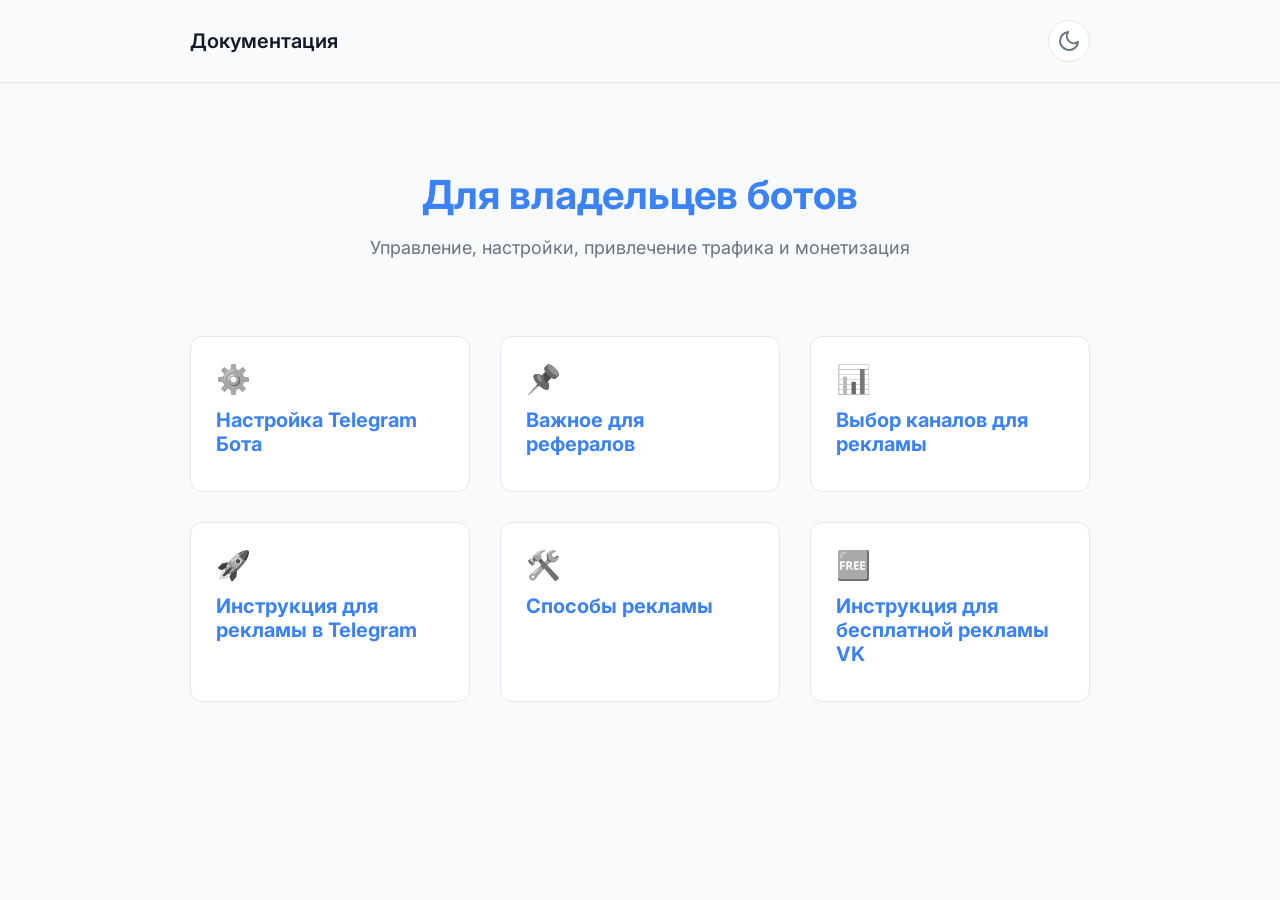
==== owners_guide.html @ 94080bd0 "123" ====
<!DOCTYPE html><html lang="ru"><head><meta charset="UTF-8"><meta name="viewport" content="width=device-width, initial-scale=1.0"><title>Для владельцев ботов</title><link rel="stylesheet" href="style.css"><link rel="preconnect" href="https://fonts.googleapis.com"><link rel="preconnect" href="https://fonts.gstatic.com" crossorigin><link href="https://fonts.googleapis.com/css2?family=Inter:wght@400;500;600;700&display=swap" rel="stylesheet"></head><body class="light-theme"><header><div class="container"><a href="index.html" class="logo">Документация</a><div class="theme-switcher" id="theme-switcher"><svg class="sun" xmlns="http://www.w3.org/2000/svg" width="24" height="24" viewBox="0 0 24 24" fill="none" stroke="currentColor" stroke-width="2" stroke-linecap="round" stroke-linejoin="round"><circle cx="12" cy="12" r="5"></circle><line x1="12" y1="1" x2="12" y2="3"></line><line x1="12" y1="21" x2="12" y2="23"></line><line x1="4.22" y1="4.22" x2="5.64" y2="5.64"></line><line x1="18.36" y1="18.36" x2="19.78" y2="19.78"></line><line x1="1" y1="12" x2="3" y2="12"></line><line x1="21" y1="12" x2="23" y2="12"></line><line x1="4.22" y1="19.78" x2="5.64" y2="18.36"></line><line x1="18.36" y1="5.64" x2="19.78" y2="4.22"></line></svg><svg class="moon" xmlns="http://www.w3.org/2000/svg" width="24" height="24" viewBox="0 0 24 24" fill="none" stroke="currentColor" stroke-width="2" stroke-linecap="round" stroke-linejoin="round"><path d="M21 12.79A9 9 0 1 1 11.21 3 7 7 0 0 0 21 12.79z"></path></svg></div></div></header><main><div class="container hero"><h1>Для владельцев ботов</h1><p>Управление, настройки, привлечение трафика и монетизация</p></div><div class="container grid"><a href="articles/Nastroyka_telegram_bota.html" class="card"><div class="card-emoji-small">⚙️</div><h2>Настройка Telegram Бота</h2></a>
<a href="articles/Vazhnoe_dlya_referalov.html" class="card"><div class="card-emoji-small">📌</div><h2>Важное для рефералов</h2></a>
<a href="articles/Vybor_kanalov_dlya_reklamy.html" class="card"><div class="card-emoji-small">📊</div><h2>Выбор каналов для рекламы</h2></a>
<a href="articles/Instrukciya_dlya_reklamy_v_telegramm.html" class="card"><div class="card-emoji-small">🚀</div><h2>Инструкция для рекламы в Telegram</h2></a>
<a href="articles/Sposoby_reklamy.html" class="card"><div class="card-emoji-small">🛠️</div><h2>Способы рекламы</h2></a>
<a href="articles/instrukciya_dlya_besplatnoy_reklamy_VK.html" class="card"><div class="card-emoji-small">🆓</div><h2>Инструкция для бесплатной рекламы VK</h2></a>
</div></main><script src="script.js"></script></body></html>
---- style.css ----
:root { --primary-color: #3b82f6; --primary-color-light: #dbeafe; --light-bg: #f9fafb; --light-card-bg: #ffffff; --light-text: #111827; --light-text-secondary: #6B7280; --light-border: #e5e7eb; --dark-bg: #111827; --dark-card-bg: #1F2937; --dark-text: #F9FAFB; --dark-text-secondary: #9CA3AF; --dark-border: #374151; --tip-bg-light: #f0fdf4; --tip-border-light: #bbf7d0; --tip-text-light: #166534; --tip-bg-dark: rgba(74, 222, 128, 0.1); --tip-border-dark: #22c55e; --tip-text-dark: #bbf7d0; --warning-bg-light: #fffbeb; --warning-border-light: #fde68a; --warning-text-light: #b45309; --warning-bg-dark: rgba(250, 204, 21, 0.1); --warning-border-dark: #f59e0b; --warning-text-dark: #fde68a; --note-bg-light: #eff6ff; --note-border-light: #bfdbfe; --note-text-light: #1e40af; --note-bg-dark: rgba(96, 165, 250, 0.1); --note-border-dark: #3b82f6; --note-text-dark: #bfdbfe; }
body { font-family: 'Inter', sans-serif; margin: 0; transition: background-color 0.3s, color 0.3s; } body.light-theme { background-color: var(--light-bg); color: var(--light-text); } body.dark-theme { background-color: var(--dark-bg); color: var(--dark-text); } .container { max-width: 900px; margin: 0 auto; padding: 0 20px; } header { padding: 20px 0; border-bottom: 1px solid var(--light-border); } body.dark-theme header { border-bottom-color: var(--dark-border); } header .container { display: flex; justify-content: space-between; align-items: center; } .logo { font-size: 1.25rem; font-weight: 600; text-decoration: none; color: inherit; } .theme-switcher { cursor: pointer; background-color: var(--light-card-bg); border: 1px solid var(--light-border); border-radius: 50%; width: 40px; height: 40px; display: flex; align-items: center; justify-content: center; } body.dark-theme .theme-switcher { background-color: var(--dark-card-bg); border-color: var(--dark-border); } .theme-switcher svg { color: var(--light-text-secondary); } body.dark-theme .theme-switcher svg { color: var(--dark-text-secondary); } .theme-switcher .sun { display: none; } .theme-switcher .moon { display: block; } body.dark-theme .theme-switcher .sun { display: block; } body.dark-theme .theme-switcher .moon { display: none; } .hero { text-align: center; padding: 60px 0; } .hero h1 { font-size: 2.5rem; font-weight: 700; margin-bottom: 10px; color: var(--primary-color); } .hero p { font-size: 1.125rem; color: var(--light-text-secondary); } body.dark-theme .hero p { color: var(--dark-text-secondary); } .grid { display: grid; grid-template-columns: repeat(auto-fit, minmax(280px, 1fr)); gap: 30px; padding-bottom: 60px; } .card { text-decoration: none; color: inherit; border-radius: 12px; padding: 25px; transition: transform 0.2s, box-shadow 0.2s; background-color: var(--light-card-bg); border: 1px solid var(--light-border); display: flex; flex-direction: column; } body.dark-theme .card { background-color: var(--dark-card-bg); border-color: var(--dark-border); } .card:hover { transform: translateY(-5px); box-shadow: 0 10px 15px -3px rgba(0,0,0,0.1), 0 4px 6px -2px rgba(0,0,0,0.05); } body.dark-theme .card:hover { box-shadow: 0 10px 15px -3px rgba(0,0,0,0.3), 0 4px 6px -2px rgba(0,0,0,0.25); } .card.disabled-card { opacity: 0.6; cursor: not-allowed; } .card.disabled-card:hover { transform: none; box-shadow: none; } .card-emoji { font-size: 2.5rem; margin-bottom: 15px; } .card .card-emoji-small { font-size: 1.75rem; margin-bottom: 12px; filter: grayscale(1); transition: filter 0.2s; } .card:hover .card-emoji-small { filter: grayscale(0); } .card h2 { font-size: 1.25rem; margin: 0 0 10px 0; color: var(--primary-color); flex-grow: 1; } .card p { margin: 0; font-size: 0.95rem; color: var(--light-text-secondary); } body.dark-theme .card p { color: var(--dark-text-secondary); } .content-container { display: flex; flex-direction: column; gap: 40px; padding-top: 40px; padding-bottom: 40px; } @media (min-width: 768px) { .content-container { flex-direction: row; } } .sidebar { width: 100%; flex-shrink: 0; } @media (min-width: 768px) { .sidebar { width: 220px; } } .sidebar h3 { font-size: 1rem; font-weight: 600; margin-top: 0; margin-bottom: 15px; padding-bottom: 10px; border-bottom: 1px solid var(--light-border) } body.dark-theme .sidebar h3 { border-bottom-color: var(--dark-border); } .sidebar ul { list-style: none; padding: 0; margin: 0; } .sidebar ul li a { display: block; padding: 8px 12px; text-decoration: none; color: var(--light-text-secondary); border-radius: 6px; transition: background-color 0.2s, color 0.2s; } body.dark-theme .sidebar ul li a { color: var(--dark-text-secondary); } .sidebar ul li a:hover { background-color: var(--light-border); color: var(--light-text); } body.dark-theme .sidebar ul li a:hover { background-color: var(--dark-card-bg); color: var(--dark-text); } .sidebar ul li a.active { background-color: var(--primary-color-light); color: var(--primary-color); font-weight: 500; } .main-content { flex-grow: 1; line-height: 1.7; word-wrap: break-word; } .main-content > *:first-child { margin-top: 0; } .main-content h1, .main-content h2, .main-content h3, .main-content h4 { color: var(--primary-color); margin-bottom: 0.5em; line-height: 1.3; } .main-content p { margin-bottom: 1.2em; } .main-content img { max-width: 100%; height: auto; border-radius: 8px; margin: 20px 0; border: 1px solid var(--light-border); } body.dark-theme .main-content img { border-color: var(--dark-border); } .main-content a { color: var(--primary-color); text-decoration: none; } .main-content a:hover { text-decoration: underline; } .main-content ul, .main-content ol { padding-left: 20px; } .info-box { border-left-width: 4px; border-radius: 6px; padding: 16px; margin: 20px 0; } .info-box p { margin: 0; } body.light-theme .info-box.tip { background-color: var(--tip-bg-light); border-color: var(--tip-border-light); color: var(--tip-text-light); } body.dark-theme .info-box.tip { background-color: var(--tip-bg-dark); border-color: var(--tip-border-dark); color: var(--tip-text-dark); } body.light-theme .info-box.warning { background-color: var(--warning-bg-light); border-color: var(--warning-border-light); color: var(--warning-text-light); } body.dark-theme .info-box.warning { background-color: var(--warning-bg-dark); border-color: var(--warning-border-dark); color: var(--warning-text-dark); } body.light-theme .info-box.note { background-color: var(--note-bg-light); border-color: var(--note-border-light); color: var(--note-text-light); } body.dark-theme .info-box.note { background-color: var(--note-bg-dark); border-color: var(--note-border-dark); color: var(--note-text-dark); }
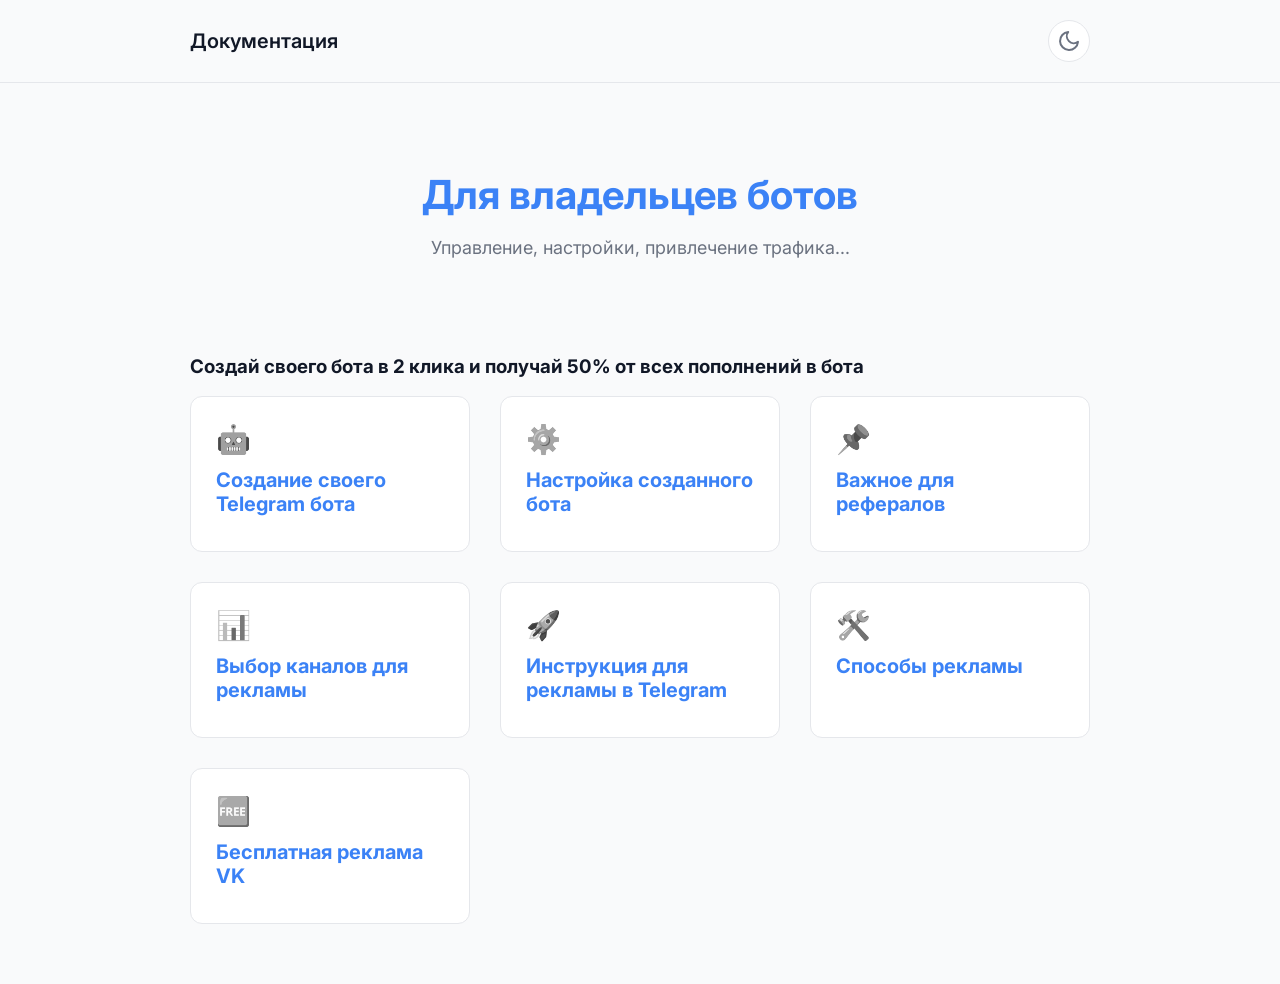
==== commit 7c21ff24: "123" ====
--- a/owners_guide.html
+++ b/owners_guide.html
@@ -1,8 +1,9 @@
 
-<!DOCTYPE html><html lang="ru"><head><meta charset="UTF-8"><meta name="viewport" content="width=device-width, initial-scale=1.0"><title>Для владельцев ботов</title><link rel="stylesheet" href="style.css"><link rel="preconnect" href="https://fonts.googleapis.com"><link rel="preconnect" href="https://fonts.gstatic.com" crossorigin><link href="https://fonts.googleapis.com/css2?family=Inter:wght@400;500;600;700&display=swap" rel="stylesheet"></head><body class="light-theme"><header><div class="container"><a href="index.html" class="logo">Документация</a><div class="theme-switcher" id="theme-switcher"><svg class="sun" xmlns="http://www.w3.org/2000/svg" width="24" height="24" viewBox="0 0 24 24" fill="none" stroke="currentColor" stroke-width="2" stroke-linecap="round" stroke-linejoin="round"><circle cx="12" cy="12" r="5"></circle><line x1="12" y1="1" x2="12" y2="3"></line><line x1="12" y1="21" x2="12" y2="23"></line><line x1="4.22" y1="4.22" x2="5.64" y2="5.64"></line><line x1="18.36" y1="18.36" x2="19.78" y2="19.78"></line><line x1="1" y1="12" x2="3" y2="12"></line><line x1="21" y1="12" x2="23" y2="12"></line><line x1="4.22" y1="19.78" x2="5.64" y2="18.36"></line><line x1="18.36" y1="5.64" x2="19.78" y2="4.22"></line></svg><svg class="moon" xmlns="http://www.w3.org/2000/svg" width="24" height="24" viewBox="0 0 24 24" fill="none" stroke="currentColor" stroke-width="2" stroke-linecap="round" stroke-linejoin="round"><path d="M21 12.79A9 9 0 1 1 11.21 3 7 7 0 0 0 21 12.79z"></path></svg></div></div></header><main><div class="container hero"><h1>Для владельцев ботов</h1><p>Управление, настройки, привлечение трафика и монетизация</p></div><div class="container grid"><a href="articles/Nastroyka_telegram_bota.html" class="card"><div class="card-emoji-small">⚙️</div><h2>Настройка Telegram Бота</h2></a>
+<!DOCTYPE html><html lang="ru"><head><meta charset="UTF-8"><meta name="viewport" content="width=device-width, initial-scale=1.0"><title>Для владельцев ботов</title><link rel="stylesheet" href="style.css"><link rel="preconnect" href="https://fonts.googleapis.com"><link rel="preconnect" href="https://fonts.gstatic.com" crossorigin><link href="https://fonts.googleapis.com/css2?family=Inter:wght@400;500;600;700&display=swap" rel="stylesheet"></head><body class="light-theme"><header><div class="container"><a href="index.html" class="logo">Документация</a><div class="theme-switcher" id="theme-switcher"><svg class="sun" xmlns="http://www.w3.org/2000/svg" width="24" height="24" viewBox="0 0 24 24" fill="none" stroke="currentColor" stroke-width="2" stroke-linecap="round" stroke-linejoin="round"><circle cx="12" cy="12" r="5"></circle><line x1="12" y1="1" x2="12" y2="3"></line><line x1="12" y1="21" x2="12" y2="23"></line><line x1="4.22" y1="4.22" x2="5.64" y2="5.64"></line><line x1="18.36" y1="18.36" x2="19.78" y2="19.78"></line><line x1="1" y1="12" x2="3" y2="12"></line><line x1="21" y1="12" x2="23" y2="12"></line><line x1="4.22" y1="19.78" x2="5.64" y2="18.36"></line><line x1="18.36" y1="5.64" x2="19.78" y2="4.22"></line></svg><svg class="moon" xmlns="http://www.w3.org/2000/svg" width="24" height="24" viewBox="0 0 24 24" fill="none" stroke="currentColor" stroke-width="2" stroke-linecap="round" stroke-linejoin="round"><path d="M21 12.79A9 9 0 1 1 11.21 3 7 7 0 0 0 21 12.79z"></path></svg></div></div></header><main><div class="container hero"><h1>Для владельцев ботов</h1><p>Управление, настройки, привлечение трафика...</p></div><div class="container"><div class="promo-box"><h3>Создай своего бота в 2 клика и получай 50% от всех пополнений в бота</h3></div></div><div class="container grid"><a href="articles/sozdanie_bota.html" class="card"><div class="card-emoji-small">🤖</div><h2>Создание своего Telegram бота</h2></a>
+<a href="articles/Nastroyka_telegram_bota.html" class="card"><div class="card-emoji-small">⚙️</div><h2>Настройка созданного бота</h2></a>
 <a href="articles/Vazhnoe_dlya_referalov.html" class="card"><div class="card-emoji-small">📌</div><h2>Важное для рефералов</h2></a>
 <a href="articles/Vybor_kanalov_dlya_reklamy.html" class="card"><div class="card-emoji-small">📊</div><h2>Выбор каналов для рекламы</h2></a>
 <a href="articles/Instrukciya_dlya_reklamy_v_telegramm.html" class="card"><div class="card-emoji-small">🚀</div><h2>Инструкция для рекламы в Telegram</h2></a>
 <a href="articles/Sposoby_reklamy.html" class="card"><div class="card-emoji-small">🛠️</div><h2>Способы рекламы</h2></a>
-<a href="articles/instrukciya_dlya_besplatnoy_reklamy_VK.html" class="card"><div class="card-emoji-small">🆓</div><h2>Инструкция для бесплатной рекламы VK</h2></a>
+<a href="articles/instrukciya_dlya_besplatnoy_reklamy_VK.html" class="card"><div class="card-emoji-small">🆓</div><h2>Бесплатная реклама VK</h2></a>
 </div></main><script src="script.js"></script></body></html>
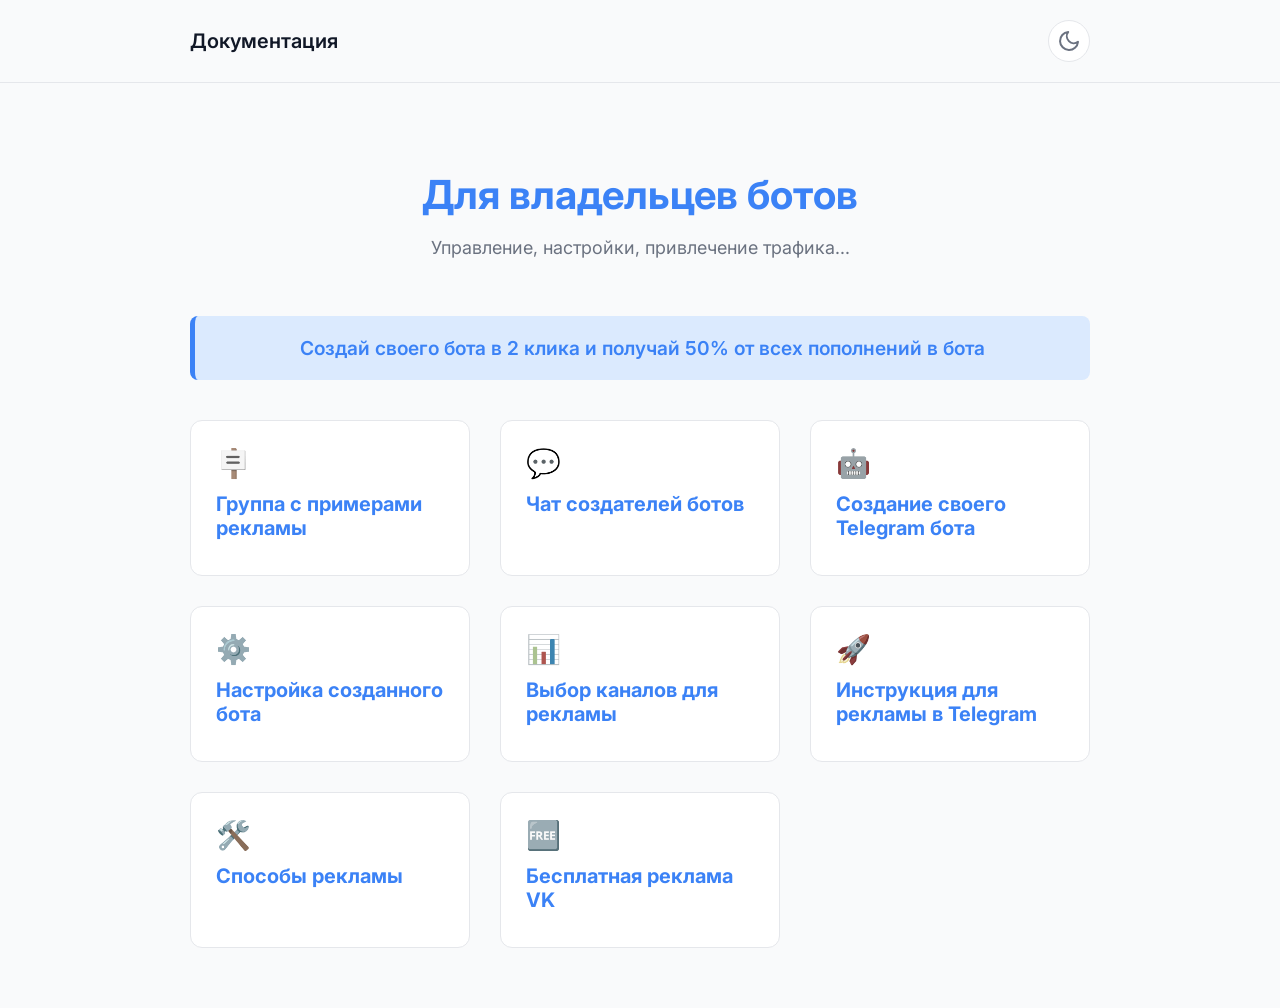
==== commit 28ee0826: "123 456" ====
--- a/owners_guide.html
+++ b/owners_guide.html
@@ -1,7 +1,15 @@
 
-<!DOCTYPE html><html lang="ru"><head><meta charset="UTF-8"><meta name="viewport" content="width=device-width, initial-scale=1.0"><title>Для владельцев ботов</title><link rel="stylesheet" href="style.css"><link rel="preconnect" href="https://fonts.googleapis.com"><link rel="preconnect" href="https://fonts.gstatic.com" crossorigin><link href="https://fonts.googleapis.com/css2?family=Inter:wght@400;500;600;700&display=swap" rel="stylesheet"></head><body class="light-theme"><header><div class="container"><a href="index.html" class="logo">Документация</a><div class="theme-switcher" id="theme-switcher"><svg class="sun" xmlns="http://www.w3.org/2000/svg" width="24" height="24" viewBox="0 0 24 24" fill="none" stroke="currentColor" stroke-width="2" stroke-linecap="round" stroke-linejoin="round"><circle cx="12" cy="12" r="5"></circle><line x1="12" y1="1" x2="12" y2="3"></line><line x1="12" y1="21" x2="12" y2="23"></line><line x1="4.22" y1="4.22" x2="5.64" y2="5.64"></line><line x1="18.36" y1="18.36" x2="19.78" y2="19.78"></line><line x1="1" y1="12" x2="3" y2="12"></line><line x1="21" y1="12" x2="23" y2="12"></line><line x1="4.22" y1="19.78" x2="5.64" y2="18.36"></line><line x1="18.36" y1="5.64" x2="19.78" y2="4.22"></line></svg><svg class="moon" xmlns="http://www.w3.org/2000/svg" width="24" height="24" viewBox="0 0 24 24" fill="none" stroke="currentColor" stroke-width="2" stroke-linecap="round" stroke-linejoin="round"><path d="M21 12.79A9 9 0 1 1 11.21 3 7 7 0 0 0 21 12.79z"></path></svg></div></div></header><main><div class="container hero"><h1>Для владельцев ботов</h1><p>Управление, настройки, привлечение трафика...</p></div><div class="container"><div class="promo-box"><h3>Создай своего бота в 2 клика и получай 50% от всех пополнений в бота</h3></div></div><div class="container grid"><a href="articles/sozdanie_bota.html" class="card"><div class="card-emoji-small">🤖</div><h2>Создание своего Telegram бота</h2></a>
+<!DOCTYPE html><html lang="ru"><head><meta charset="UTF-8"><meta name="viewport" content="width=device-width, initial-scale=1.0"><title>Для владельцев ботов</title><link rel="stylesheet" href="style.css"><link rel="preconnect" href="https://fonts.googleapis.com"><link rel="preconnect" href="https://fonts.gstatic.com" crossorigin><link href="https://fonts.googleapis.com/css2?family=Inter:wght@400;500;600;700&display=swap" rel="stylesheet"></head><body class="light-theme"><header><div class="container"><a href="index.html" class="logo">Документация</a><div class="theme-switcher" id="theme-switcher"><svg class="sun" xmlns="http://www.w3.org/2000/svg" width="24" height="24" viewBox="0 0 24 24" fill="none" stroke="currentColor" stroke-width="2" stroke-linecap="round" stroke-linejoin="round"><circle cx="12" cy="12" r="5"></circle><line x1="12" y1="1" x2="12" y2="3"></line><line x1="12" y1="21" x2="12" y2="23"></line><line x1="4.22" y1="4.22" x2="5.64" y2="5.64"></line><line x1="18.36" y1="18.36" x2="19.78" y2="19.78"></line><line x1="1" y1="12" x2="3" y2="12"></line><line x1="21" y1="12" x2="23" y2="12"></line><line x1="4.22" y1="19.78" x2="5.64" y2="18.36"></line><line x1="18.36" y1="5.64" x2="19.78" y2="4.22"></line></svg><svg class="moon" xmlns="http://www.w3.org/2000/svg" width="24" height="24" viewBox="0 0 24 24" fill="none" stroke="currentColor" stroke-width="2" stroke-linecap="round" stroke-linejoin="round"><path d="M21 12.79A9 9 0 1 1 11.21 3 7 7 0 0 0 21 12.79z"></path></svg></div></div></header><main><div class="container hero"><h1>Для владельцев ботов</h1><p>Управление, настройки, привлечение трафика...</p></div><div class="container"><div class="promo-box"><h3>Создай своего бота в 2 клика и получай 50% от всех пополнений в бота</h3></div></div><div class="container grid">
+    <a href="https://t.me/+DWlMrc9PYxUzODUy" target="_blank" rel="noopener noreferrer" class="card">
+        <div class="card-emoji-small">🪧</div>
+        <h2>Группа с примерами рекламы</h2>
+    </a>
+    <a href="https://t.me/+FNbPiaDGAXNhYjM6" target="_blank" rel="noopener noreferrer" class="card">
+        <div class="card-emoji-small">💬</div>
+        <h2>Чат создателей ботов</h2>
+    </a>
+    <a href="articles/sozdanie_bota.html" class="card"><div class="card-emoji-small">🤖</div><h2>Создание своего Telegram бота</h2></a>
 <a href="articles/Nastroyka_telegram_bota.html" class="card"><div class="card-emoji-small">⚙️</div><h2>Настройка созданного бота</h2></a>
-<a href="articles/Vazhnoe_dlya_referalov.html" class="card"><div class="card-emoji-small">📌</div><h2>Важное для рефералов</h2></a>
 <a href="articles/Vybor_kanalov_dlya_reklamy.html" class="card"><div class="card-emoji-small">📊</div><h2>Выбор каналов для рекламы</h2></a>
 <a href="articles/Instrukciya_dlya_reklamy_v_telegramm.html" class="card"><div class="card-emoji-small">🚀</div><h2>Инструкция для рекламы в Telegram</h2></a>
 <a href="articles/Sposoby_reklamy.html" class="card"><div class="card-emoji-small">🛠️</div><h2>Способы рекламы</h2></a>
--- a/style.css
+++ b/style.css
@@ -1,3 +1,5 @@
 
 :root { --primary-color: #3b82f6; --primary-color-light: #dbeafe; --light-bg: #f9fafb; --light-card-bg: #ffffff; --light-text: #111827; --light-text-secondary: #6B7280; --light-border: #e5e7eb; --dark-bg: #111827; --dark-card-bg: #1F2937; --dark-text: #F9FAFB; --dark-text-secondary: #9CA3AF; --dark-border: #374151; --tip-bg-light: #f0fdf4; --tip-border-light: #bbf7d0; --tip-text-light: #166534; --tip-bg-dark: rgba(74, 222, 128, 0.1); --tip-border-dark: #22c55e; --tip-text-dark: #bbf7d0; --warning-bg-light: #fffbeb; --warning-border-light: #fde68a; --warning-text-light: #b45309; --warning-bg-dark: rgba(250, 204, 21, 0.1); --warning-border-dark: #f59e0b; --warning-text-dark: #fde68a; --note-bg-light: #eff6ff; --note-border-light: #bfdbfe; --note-text-light: #1e40af; --note-bg-dark: rgba(96, 165, 250, 0.1); --note-border-dark: #3b82f6; --note-text-dark: #bfdbfe; }
-body { font-family: 'Inter', sans-serif; margin: 0; transition: background-color 0.3s, color 0.3s; } body.light-theme { background-color: var(--light-bg); color: var(--light-text); } body.dark-theme { background-color: var(--dark-bg); color: var(--dark-text); } .container { max-width: 900px; margin: 0 auto; padding: 0 20px; } header { padding: 20px 0; border-bottom: 1px solid var(--light-border); } body.dark-theme header { border-bottom-color: var(--dark-border); } header .container { display: flex; justify-content: space-between; align-items: center; } .logo { font-size: 1.25rem; font-weight: 600; text-decoration: none; color: inherit; } .theme-switcher { cursor: pointer; background-color: var(--light-card-bg); border: 1px solid var(--light-border); border-radius: 50%; width: 40px; height: 40px; display: flex; align-items: center; justify-content: center; } body.dark-theme .theme-switcher { background-color: var(--dark-card-bg); border-color: var(--dark-border); } .theme-switcher svg { color: var(--light-text-secondary); } body.dark-theme .theme-switcher svg { color: var(--dark-text-secondary); } .theme-switcher .sun { display: none; } .theme-switcher .moon { display: block; } body.dark-theme .theme-switcher .sun { display: block; } body.dark-theme .theme-switcher .moon { display: none; } .hero { text-align: center; padding: 60px 0; } .hero h1 { font-size: 2.5rem; font-weight: 700; margin-bottom: 10px; color: var(--primary-color); } .hero p { font-size: 1.125rem; color: var(--light-text-secondary); } body.dark-theme .hero p { color: var(--dark-text-secondary); } .grid { display: grid; grid-template-columns: repeat(auto-fit, minmax(280px, 1fr)); gap: 30px; padding-bottom: 60px; } .card { text-decoration: none; color: inherit; border-radius: 12px; padding: 25px; transition: transform 0.2s, box-shadow 0.2s; background-color: var(--light-card-bg); border: 1px solid var(--light-border); display: flex; flex-direction: column; } body.dark-theme .card { background-color: var(--dark-card-bg); border-color: var(--dark-border); } .card:hover { transform: translateY(-5px); box-shadow: 0 10px 15px -3px rgba(0,0,0,0.1), 0 4px 6px -2px rgba(0,0,0,0.05); } body.dark-theme .card:hover { box-shadow: 0 10px 15px -3px rgba(0,0,0,0.3), 0 4px 6px -2px rgba(0,0,0,0.25); } .card.disabled-card { opacity: 0.6; cursor: not-allowed; } .card.disabled-card:hover { transform: none; box-shadow: none; } .card-emoji { font-size: 2.5rem; margin-bottom: 15px; } .card .card-emoji-small { font-size: 1.75rem; margin-bottom: 12px; filter: grayscale(1); transition: filter 0.2s; } .card:hover .card-emoji-small { filter: grayscale(0); } .card h2 { font-size: 1.25rem; margin: 0 0 10px 0; color: var(--primary-color); flex-grow: 1; } .card p { margin: 0; font-size: 0.95rem; color: var(--light-text-secondary); } body.dark-theme .card p { color: var(--dark-text-secondary); } .content-container { display: flex; flex-direction: column; gap: 40px; padding-top: 40px; padding-bottom: 40px; } @media (min-width: 768px) { .content-container { flex-direction: row; } } .sidebar { width: 100%; flex-shrink: 0; } @media (min-width: 768px) { .sidebar { width: 220px; } } .sidebar h3 { font-size: 1rem; font-weight: 600; margin-top: 0; margin-bottom: 15px; padding-bottom: 10px; border-bottom: 1px solid var(--light-border) } body.dark-theme .sidebar h3 { border-bottom-color: var(--dark-border); } .sidebar ul { list-style: none; padding: 0; margin: 0; } .sidebar ul li a { display: block; padding: 8px 12px; text-decoration: none; color: var(--light-text-secondary); border-radius: 6px; transition: background-color 0.2s, color 0.2s; } body.dark-theme .sidebar ul li a { color: var(--dark-text-secondary); } .sidebar ul li a:hover { background-color: var(--light-border); color: var(--light-text); } body.dark-theme .sidebar ul li a:hover { background-color: var(--dark-card-bg); color: var(--dark-text); } .sidebar ul li a.active { background-color: var(--primary-color-light); color: var(--primary-color); font-weight: 500; } .main-content { flex-grow: 1; line-height: 1.7; word-wrap: break-word; } .main-content > *:first-child { margin-top: 0; } .main-content h1, .main-content h2, .main-content h3, .main-content h4 { color: var(--primary-color); margin-bottom: 0.5em; line-height: 1.3; } .main-content p { margin-bottom: 1.2em; } .main-content img { max-width: 100%; height: auto; border-radius: 8px; margin: 20px 0; border: 1px solid var(--light-border); } body.dark-theme .main-content img { border-color: var(--dark-border); } .main-content a { color: var(--primary-color); text-decoration: none; } .main-content a:hover { text-decoration: underline; } .main-content ul, .main-content ol { padding-left: 20px; } .info-box { border-left-width: 4px; border-radius: 6px; padding: 16px; margin: 20px 0; } .info-box p { margin: 0; } body.light-theme .info-box.tip { background-color: var(--tip-bg-light); border-color: var(--tip-border-light); color: var(--tip-text-light); } body.dark-theme .info-box.tip { background-color: var(--tip-bg-dark); border-color: var(--tip-border-dark); color: var(--tip-text-dark); } body.light-theme .info-box.warning { background-color: var(--warning-bg-light); border-color: var(--warning-border-light); color: var(--warning-text-light); } body.dark-theme .info-box.warning { background-color: var(--warning-bg-dark); border-color: var(--warning-border-dark); color: var(--warning-text-dark); } body.light-theme .info-box.note { background-color: var(--note-bg-light); border-color: var(--note-border-light); color: var(--note-text-light); } body.dark-theme .info-box.note { background-color: var(--note-bg-dark); border-color: var(--note-border-dark); color: var(--note-text-dark); }
+body { font-family: 'Inter', sans-serif; margin: 0; transition: background-color 0.3s, color 0.3s; } body.light-theme { background-color: var(--light-bg); color: var(--light-text); } body.dark-theme { background-color: var(--dark-bg); color: var(--dark-text); } .container { max-width: 900px; margin: 0 auto; padding: 0 20px; } header { padding: 20px 0; border-bottom: 1px solid var(--light-border); } body.dark-theme header { border-bottom-color: var(--dark-border); } header .container { display: flex; justify-content: space-between; align-items: center; } .logo { font-size: 1.25rem; font-weight: 600; text-decoration: none; color: inherit; } .theme-switcher { cursor: pointer; background-color: var(--light-card-bg); border: 1px solid var(--light-border); border-radius: 50%; width: 40px; height: 40px; display: flex; align-items: center; justify-content: center; } body.dark-theme .theme-switcher { background-color: var(--dark-card-bg); border-color: var(--dark-border); } .theme-switcher svg { color: var(--light-text-secondary); } body.dark-theme .theme-switcher svg { color: var(--dark-text-secondary); } .theme-switcher .sun { display: none; } .theme-switcher .moon { display: block; } body.dark-theme .theme-switcher .sun { display: block; } body.dark-theme .theme-switcher .moon { display: none; } .hero { text-align: center; padding: 60px 0 40px 0; } .hero h1 { font-size: 2.5rem; font-weight: 700; margin-bottom: 10px; color: var(--primary-color); } .hero p { font-size: 1.125rem; color: var(--light-text-secondary); } body.dark-theme .hero p { color: var(--dark-text-secondary); }
+.promo-box { background-color: var(--primary-color-light); border-left: 5px solid var(--primary-color); border-radius: 8px; padding: 20px 25px; margin-bottom: 40px; } .promo-box h3 { color: var(--primary-color); margin: 0; font-size: 1.2rem; font-weight: 600; text-align: center; }
+.grid { display: grid; grid-template-columns: repeat(auto-fit, minmax(280px, 1fr)); gap: 30px; padding-bottom: 60px; } .card { text-decoration: none; color: inherit; border-radius: 12px; padding: 25px; transition: transform 0.2s, box-shadow 0.2s; background-color: var(--light-card-bg); border: 1px solid var(--light-border); display: flex; flex-direction: column; } body.dark-theme .card { background-color: var(--dark-card-bg); border-color: var(--dark-border); } .card:hover { transform: translateY(-5px); box-shadow: 0 10px 15px -3px rgba(0,0,0,0.1), 0 4px 6px -2px rgba(0,0,0,0.05); } body.dark-theme .card:hover { box-shadow: 0 10px 15px -3px rgba(0,0,0,0.3), 0 4px 6px -2px rgba(0,0,0,0.25); } .card.disabled-card { opacity: 0.6; cursor: not-allowed; } .card.disabled-card:hover { transform: none; box-shadow: none; } .card-emoji { font-size: 2.5rem; margin-bottom: 15px; } .card .card-emoji-small { font-size: 1.75rem; margin-bottom: 12px; filter: grayscale(0.5); transition: filter 0.2s; } .card:hover .card-emoji-small { filter: grayscale(0); } .card h2 { font-size: 1.25rem; margin: 0 0 10px 0; color: var(--primary-color); flex-grow: 1; } .card p { margin: 0; font-size: 0.95rem; color: var(--light-text-secondary); } body.dark-theme .card p { color: var(--dark-text-secondary); } .content-container { display: flex; flex-direction: column; gap: 40px; padding-top: 40px; padding-bottom: 40px; } @media (min-width: 768px) { .content-container { flex-direction: row; } } .sidebar { width: 100%; flex-shrink: 0; } @media (min-width: 768px) { .sidebar { width: 220px; } } .sidebar h3 { font-size: 1rem; font-weight: 600; margin-top: 0; margin-bottom: 15px; padding-bottom: 10px; border-bottom: 1px solid var(--light-border) } body.dark-theme .sidebar h3 { border-bottom-color: var(--dark-border); } .sidebar ul { list-style: none; padding: 0; margin: 0; } .sidebar ul li a { display: block; padding: 8px 12px; text-decoration: none; color: var(--light-text-secondary); border-radius: 6px; transition: background-color 0.2s, color 0.2s; } body.dark-theme .sidebar ul li a { color: var(--dark-text-secondary); } .sidebar ul li a:hover { background-color: var(--light-border); color: var(--light-text); } body.dark-theme .sidebar ul li a:hover { background-color: var(--dark-card-bg); color: var(--dark-text); } .sidebar ul li a.active { background-color: var(--primary-color-light); color: var(--primary-color); font-weight: 500; } .main-content { flex-grow: 1; line-height: 1.7; word-wrap: break-word; } .main-content > *:first-child { margin-top: 0; } .main-content h1, .main-content h2, .main-content h3, .main-content h4 { color: var(--primary-color); margin-bottom: 0.5em; line-height: 1.3; } .main-content p { margin-bottom: 1.2em; } .main-content img { max-width: 100%; height: auto; border-radius: 8px; margin: 20px 0; border: 1px solid var(--light-border); } body.dark-theme .main-content img { border-color: var(--dark-border); } .main-content a { color: var(--primary-color); text-decoration: none; } .main-content a:hover { text-decoration: underline; } .main-content ul, .main-content ol { padding-left: 20px; } .info-box { border-left-width: 4px; border-radius: 6px; padding: 16px; margin: 20px 0; } .info-box p { margin: 0; } .info-box b {font-weight: 600;} body.light-theme .info-box.tip { background-color: var(--tip-bg-light); border-color: var(--tip-border-light); color: var(--tip-text-light); } body.dark-theme .info-box.tip { background-color: var(--tip-bg-dark); border-color: var(--tip-border-dark); color: var(--tip-text-dark); } body.light-theme .info-box.warning { background-color: var(--warning-bg-light); border-color: var(--warning-border-light); color: var(--warning-text-light); } body.dark-theme .info-box.warning { background-color: var(--warning-bg-dark); border-color: var(--warning-border-dark); color: var(--warning-text-dark); } body.light-theme .info-box.note { background-color: var(--note-bg-light); border-color: var(--note-border-light); color: var(--note-text-light); } body.dark-theme .info-box.note { background-color: var(--note-bg-dark); border-color: var(--note-border-dark); color: var(--note-text-dark); }
